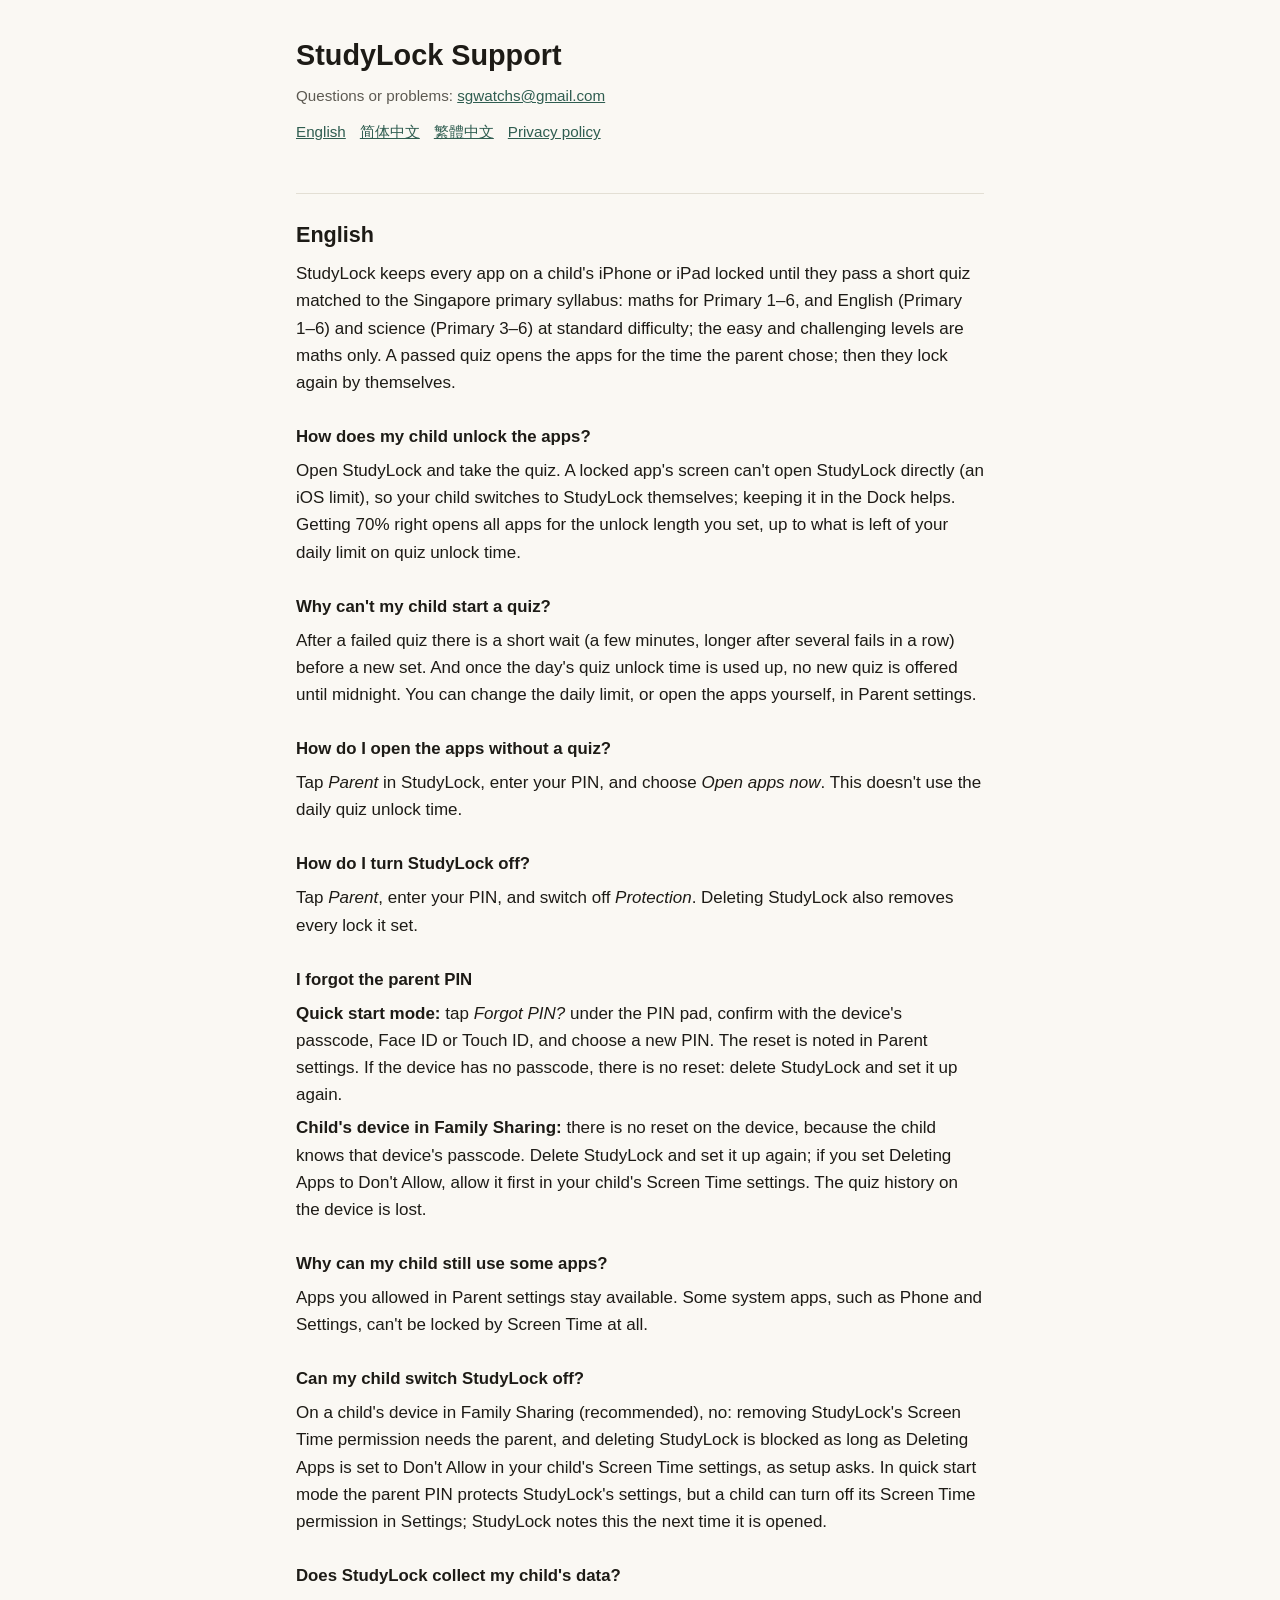
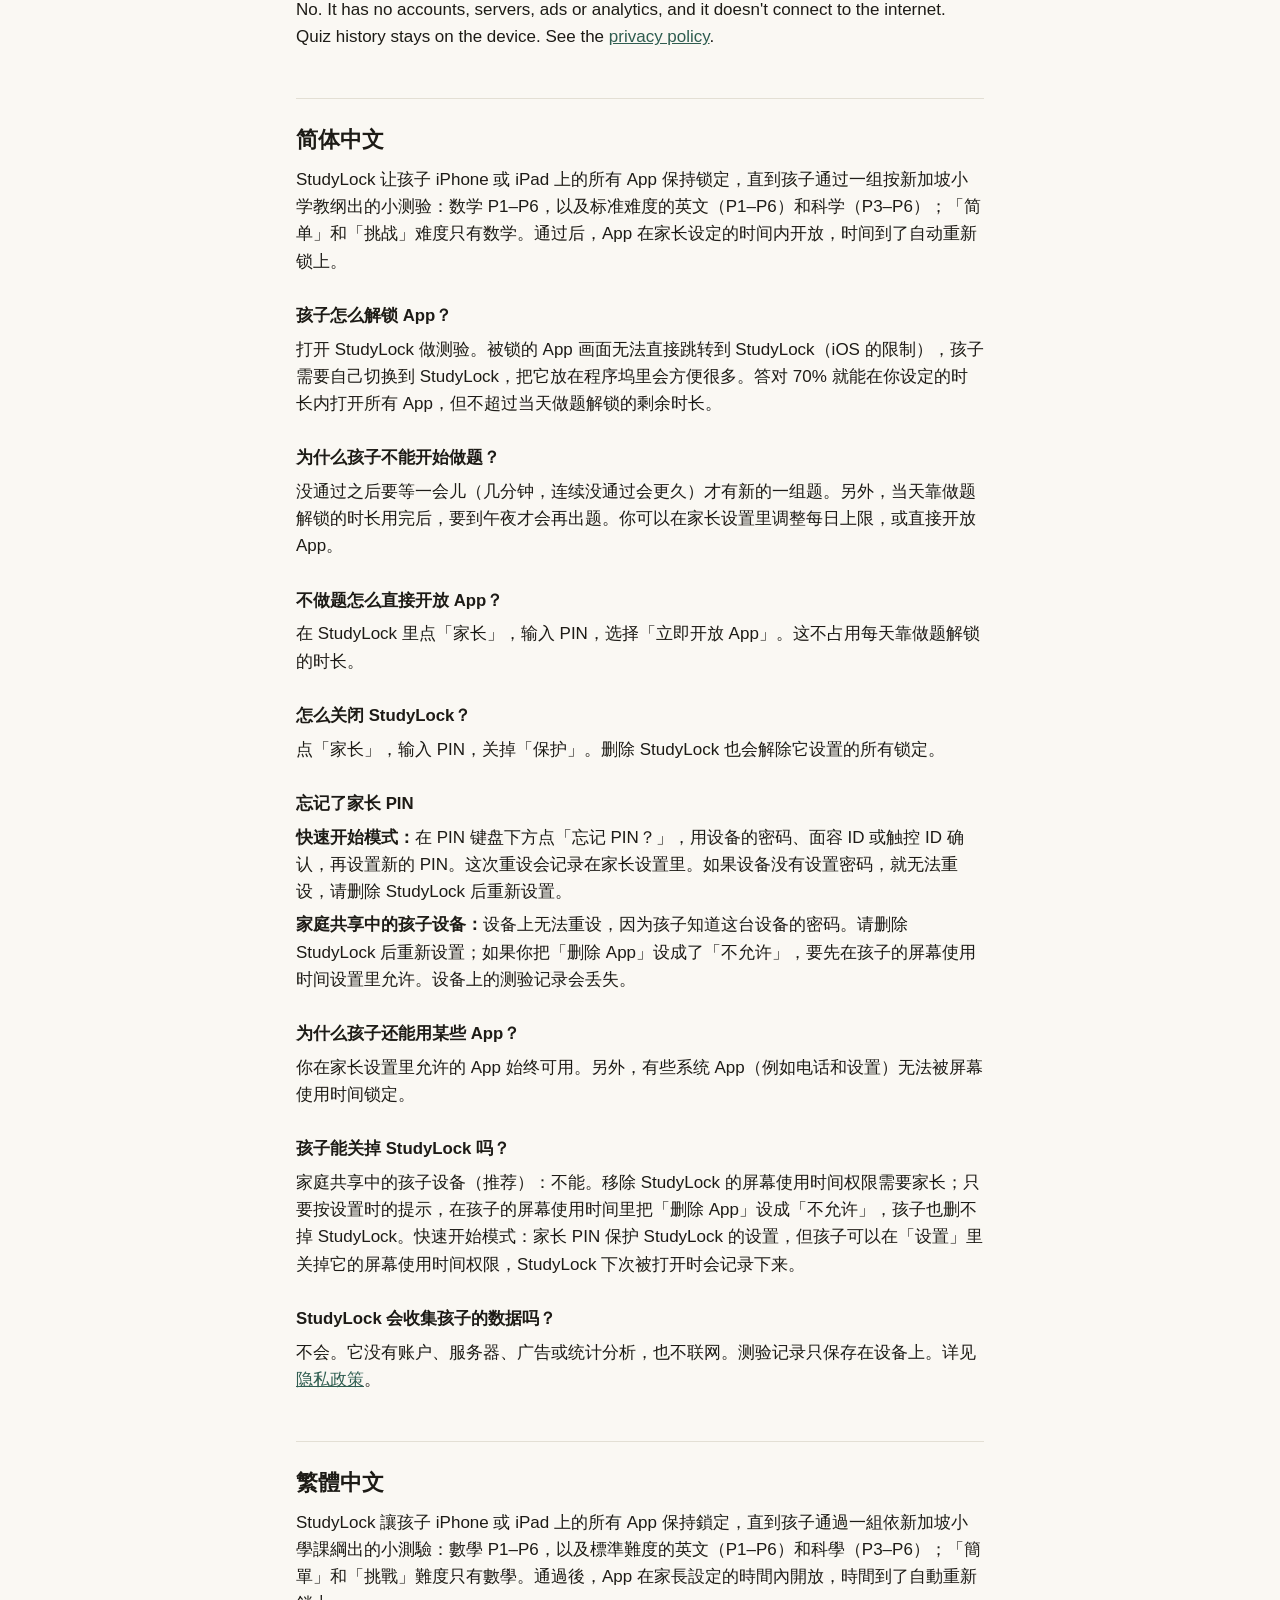
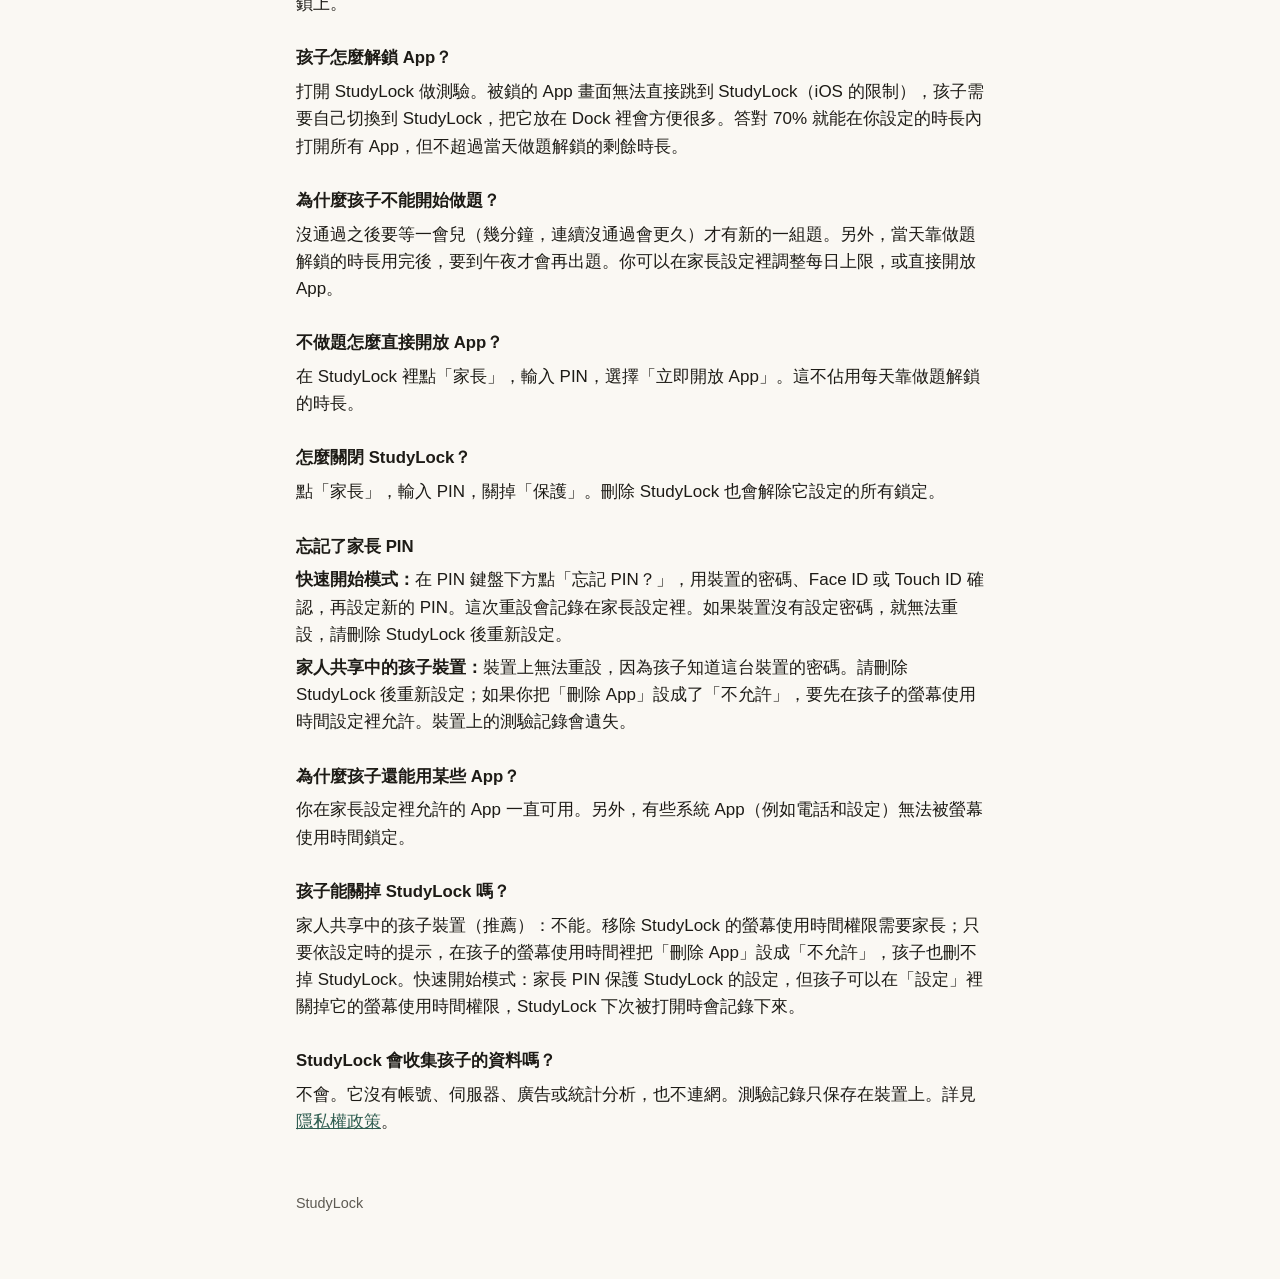
==== index.html @ 3a8a421e "StudyLock privacy policy and support pages" ====
<!doctype html>
<html lang="en">
<head>
<meta charset="utf-8">
<meta name="viewport" content="width=device-width, initial-scale=1">
<title>StudyLock Support</title>
<link rel="stylesheet" href="style.css">
</head>
<body>
<main>
<h1>StudyLock Support</h1>
<p class="meta">Questions or problems: <a href="mailto:sgwatchs@gmail.com">sgwatchs@gmail.com</a></p>
<nav><a href="#en">English</a><a href="#zh-hans" lang="zh-Hans">简体中文</a><a href="#zh-hant" lang="zh-Hant">繁體中文</a><a href="privacy.html">Privacy policy</a></nav>

<section id="en">
<h2>English</h2>
<p>StudyLock keeps every app on a child's iPhone or iPad locked until they pass a short quiz matched to the Singapore primary syllabus: maths for Primary 1–6, and English (Primary 1–6) and science (Primary 3–6) at standard difficulty; the easy and challenging levels are maths only. A passed quiz opens the apps for the time the parent chose; then they lock again by themselves.</p>

<h3>How does my child unlock the apps?</h3>
<p>Open StudyLock and take the quiz. A locked app's screen can't open StudyLock directly (an iOS limit), so your child switches to StudyLock themselves; keeping it in the Dock helps. Getting 70% right opens all apps for the unlock length you set, up to what is left of your daily limit on quiz unlock time.</p>

<h3>Why can't my child start a quiz?</h3>
<p>After a failed quiz there is a short wait (a few minutes, longer after several fails in a row) before a new set. And once the day's quiz unlock time is used up, no new quiz is offered until midnight. You can change the daily limit, or open the apps yourself, in Parent settings.</p>

<h3>How do I open the apps without a quiz?</h3>
<p>Tap <em>Parent</em> in StudyLock, enter your PIN, and choose <em>Open apps now</em>. This doesn't use the daily quiz unlock time.</p>

<h3>How do I turn StudyLock off?</h3>
<p>Tap <em>Parent</em>, enter your PIN, and switch off <em>Protection</em>. Deleting StudyLock also removes every lock it set.</p>

<h3>I forgot the parent PIN</h3>
<p><strong>Quick start mode:</strong> tap <em>Forgot PIN?</em> under the PIN pad, confirm with the device's passcode, Face ID or Touch ID, and choose a new PIN. The reset is noted in Parent settings. If the device has no passcode, there is no reset: delete StudyLock and set it up again.</p>
<p><strong>Child's device in Family Sharing:</strong> there is no reset on the device, because the child knows that device's passcode. Delete StudyLock and set it up again; if you set Deleting Apps to Don't Allow, allow it first in your child's Screen Time settings. The quiz history on the device is lost.</p>

<h3>Why can my child still use some apps?</h3>
<p>Apps you allowed in Parent settings stay available. Some system apps, such as Phone and Settings, can't be locked by Screen Time at all.</p>

<h3>Can my child switch StudyLock off?</h3>
<p>On a child's device in Family Sharing (recommended), no: removing StudyLock's Screen Time permission needs the parent, and deleting StudyLock is blocked as long as Deleting Apps is set to Don't Allow in your child's Screen Time settings, as setup asks. In quick start mode the parent PIN protects StudyLock's settings, but a child can turn off its Screen Time permission in Settings; StudyLock notes this the next time it is opened.</p>

<h3>Does StudyLock collect my child's data?</h3>
<p>No. It has no accounts, servers, ads or analytics, and it doesn't connect to the internet. Quiz history stays on the device. See the <a href="privacy.html">privacy policy</a>.</p>
</section>

<section id="zh-hans" lang="zh-Hans">
<h2>简体中文</h2>
<p>StudyLock 让孩子 iPhone 或 iPad 上的所有 App 保持锁定，直到孩子通过一组按新加坡小学教纲出的小测验：数学 P1–P6，以及标准难度的英文（P1–P6）和科学（P3–P6）；「简单」和「挑战」难度只有数学。通过后，App 在家长设定的时间内开放，时间到了自动重新锁上。</p>

<h3>孩子怎么解锁 App？</h3>
<p>打开 StudyLock 做测验。被锁的 App 画面无法直接跳转到 StudyLock（iOS 的限制），孩子需要自己切换到 StudyLock，把它放在程序坞里会方便很多。答对 70% 就能在你设定的时长内打开所有 App，但不超过当天做题解锁的剩余时长。</p>

<h3>为什么孩子不能开始做题？</h3>
<p>没通过之后要等一会儿（几分钟，连续没通过会更久）才有新的一组题。另外，当天靠做题解锁的时长用完后，要到午夜才会再出题。你可以在家长设置里调整每日上限，或直接开放 App。</p>

<h3>不做题怎么直接开放 App？</h3>
<p>在 StudyLock 里点「家长」，输入 PIN，选择「立即开放 App」。这不占用每天靠做题解锁的时长。</p>

<h3>怎么关闭 StudyLock？</h3>
<p>点「家长」，输入 PIN，关掉「保护」。删除 StudyLock 也会解除它设置的所有锁定。</p>

<h3>忘记了家长 PIN</h3>
<p><strong>快速开始模式：</strong>在 PIN 键盘下方点「忘记 PIN？」，用设备的密码、面容 ID 或触控 ID 确认，再设置新的 PIN。这次重设会记录在家长设置里。如果设备没有设置密码，就无法重设，请删除 StudyLock 后重新设置。</p>
<p><strong>家庭共享中的孩子设备：</strong>设备上无法重设，因为孩子知道这台设备的密码。请删除 StudyLock 后重新设置；如果你把「删除 App」设成了「不允许」，要先在孩子的屏幕使用时间设置里允许。设备上的测验记录会丢失。</p>

<h3>为什么孩子还能用某些 App？</h3>
<p>你在家长设置里允许的 App 始终可用。另外，有些系统 App（例如电话和设置）无法被屏幕使用时间锁定。</p>

<h3>孩子能关掉 StudyLock 吗？</h3>
<p>家庭共享中的孩子设备（推荐）：不能。移除 StudyLock 的屏幕使用时间权限需要家长；只要按设置时的提示，在孩子的屏幕使用时间里把「删除 App」设成「不允许」，孩子也删不掉 StudyLock。快速开始模式：家长 PIN 保护 StudyLock 的设置，但孩子可以在「设置」里关掉它的屏幕使用时间权限，StudyLock 下次被打开时会记录下来。</p>

<h3>StudyLock 会收集孩子的数据吗？</h3>
<p>不会。它没有账户、服务器、广告或统计分析，也不联网。测验记录只保存在设备上。详见<a href="privacy.html#zh-hans">隐私政策</a>。</p>
</section>

<section id="zh-hant" lang="zh-Hant">
<h2>繁體中文</h2>
<p>StudyLock 讓孩子 iPhone 或 iPad 上的所有 App 保持鎖定，直到孩子通過一組依新加坡小學課綱出的小測驗：數學 P1–P6，以及標準難度的英文（P1–P6）和科學（P3–P6）；「簡單」和「挑戰」難度只有數學。通過後，App 在家長設定的時間內開放，時間到了自動重新鎖上。</p>

<h3>孩子怎麼解鎖 App？</h3>
<p>打開 StudyLock 做測驗。被鎖的 App 畫面無法直接跳到 StudyLock（iOS 的限制），孩子需要自己切換到 StudyLock，把它放在 Dock 裡會方便很多。答對 70% 就能在你設定的時長內打開所有 App，但不超過當天做題解鎖的剩餘時長。</p>

<h3>為什麼孩子不能開始做題？</h3>
<p>沒通過之後要等一會兒（幾分鐘，連續沒通過會更久）才有新的一組題。另外，當天靠做題解鎖的時長用完後，要到午夜才會再出題。你可以在家長設定裡調整每日上限，或直接開放 App。</p>

<h3>不做題怎麼直接開放 App？</h3>
<p>在 StudyLock 裡點「家長」，輸入 PIN，選擇「立即開放 App」。這不佔用每天靠做題解鎖的時長。</p>

<h3>怎麼關閉 StudyLock？</h3>
<p>點「家長」，輸入 PIN，關掉「保護」。刪除 StudyLock 也會解除它設定的所有鎖定。</p>

<h3>忘記了家長 PIN</h3>
<p><strong>快速開始模式：</strong>在 PIN 鍵盤下方點「忘記 PIN？」，用裝置的密碼、Face ID 或 Touch ID 確認，再設定新的 PIN。這次重設會記錄在家長設定裡。如果裝置沒有設定密碼，就無法重設，請刪除 StudyLock 後重新設定。</p>
<p><strong>家人共享中的孩子裝置：</strong>裝置上無法重設，因為孩子知道這台裝置的密碼。請刪除 StudyLock 後重新設定；如果你把「刪除 App」設成了「不允許」，要先在孩子的螢幕使用時間設定裡允許。裝置上的測驗記錄會遺失。</p>

<h3>為什麼孩子還能用某些 App？</h3>
<p>你在家長設定裡允許的 App 一直可用。另外，有些系統 App（例如電話和設定）無法被螢幕使用時間鎖定。</p>

<h3>孩子能關掉 StudyLock 嗎？</h3>
<p>家人共享中的孩子裝置（推薦）：不能。移除 StudyLock 的螢幕使用時間權限需要家長；只要依設定時的提示，在孩子的螢幕使用時間裡把「刪除 App」設成「不允許」，孩子也刪不掉 StudyLock。快速開始模式：家長 PIN 保護 StudyLock 的設定，但孩子可以在「設定」裡關掉它的螢幕使用時間權限，StudyLock 下次被打開時會記錄下來。</p>

<h3>StudyLock 會收集孩子的資料嗎？</h3>
<p>不會。它沒有帳號、伺服器、廣告或統計分析，也不連網。測驗記錄只保存在裝置上。詳見<a href="privacy.html#zh-hant">隱私權政策</a>。</p>
</section>

<footer>StudyLock</footer>
</main>
</body>
</html>
---- style.css ----
:root { --ink: #1d1b16; --muted: #5d5a52; --paper: #faf8f3; --line: #e3dfd4; --accent: #2f5d50; }
@media (prefers-color-scheme: dark) {
  :root { --ink: #ece9e1; --muted: #a9a59b; --paper: #171612; --line: #34322c; --accent: #8cc4b2; }
}
* { box-sizing: border-box; }
body { margin: 0; background: var(--paper); color: var(--ink);
  font: 17px/1.6 -apple-system, BlinkMacSystemFont, "Segoe UI", "PingFang SC", "PingFang TC", sans-serif; }
main { max-width: 720px; margin: 0 auto; padding: 32px 16px 64px; }
h1 { font-size: 1.8rem; margin: 0 0 4px; }
h2 { font-size: 1.35rem; margin: 48px 0 8px; padding-top: 24px; border-top: 1px solid var(--line); }
h3 { font-size: 1.05rem; margin: 28px 0 4px; }
p, li { margin: 6px 0; }
.meta { color: var(--muted); font-size: 0.95rem; }
nav { margin: 12px 0 0; font-size: 0.95rem; }
nav a { margin-right: 14px; }
a { color: var(--accent); }
footer { margin-top: 56px; color: var(--muted); font-size: 0.9rem; }
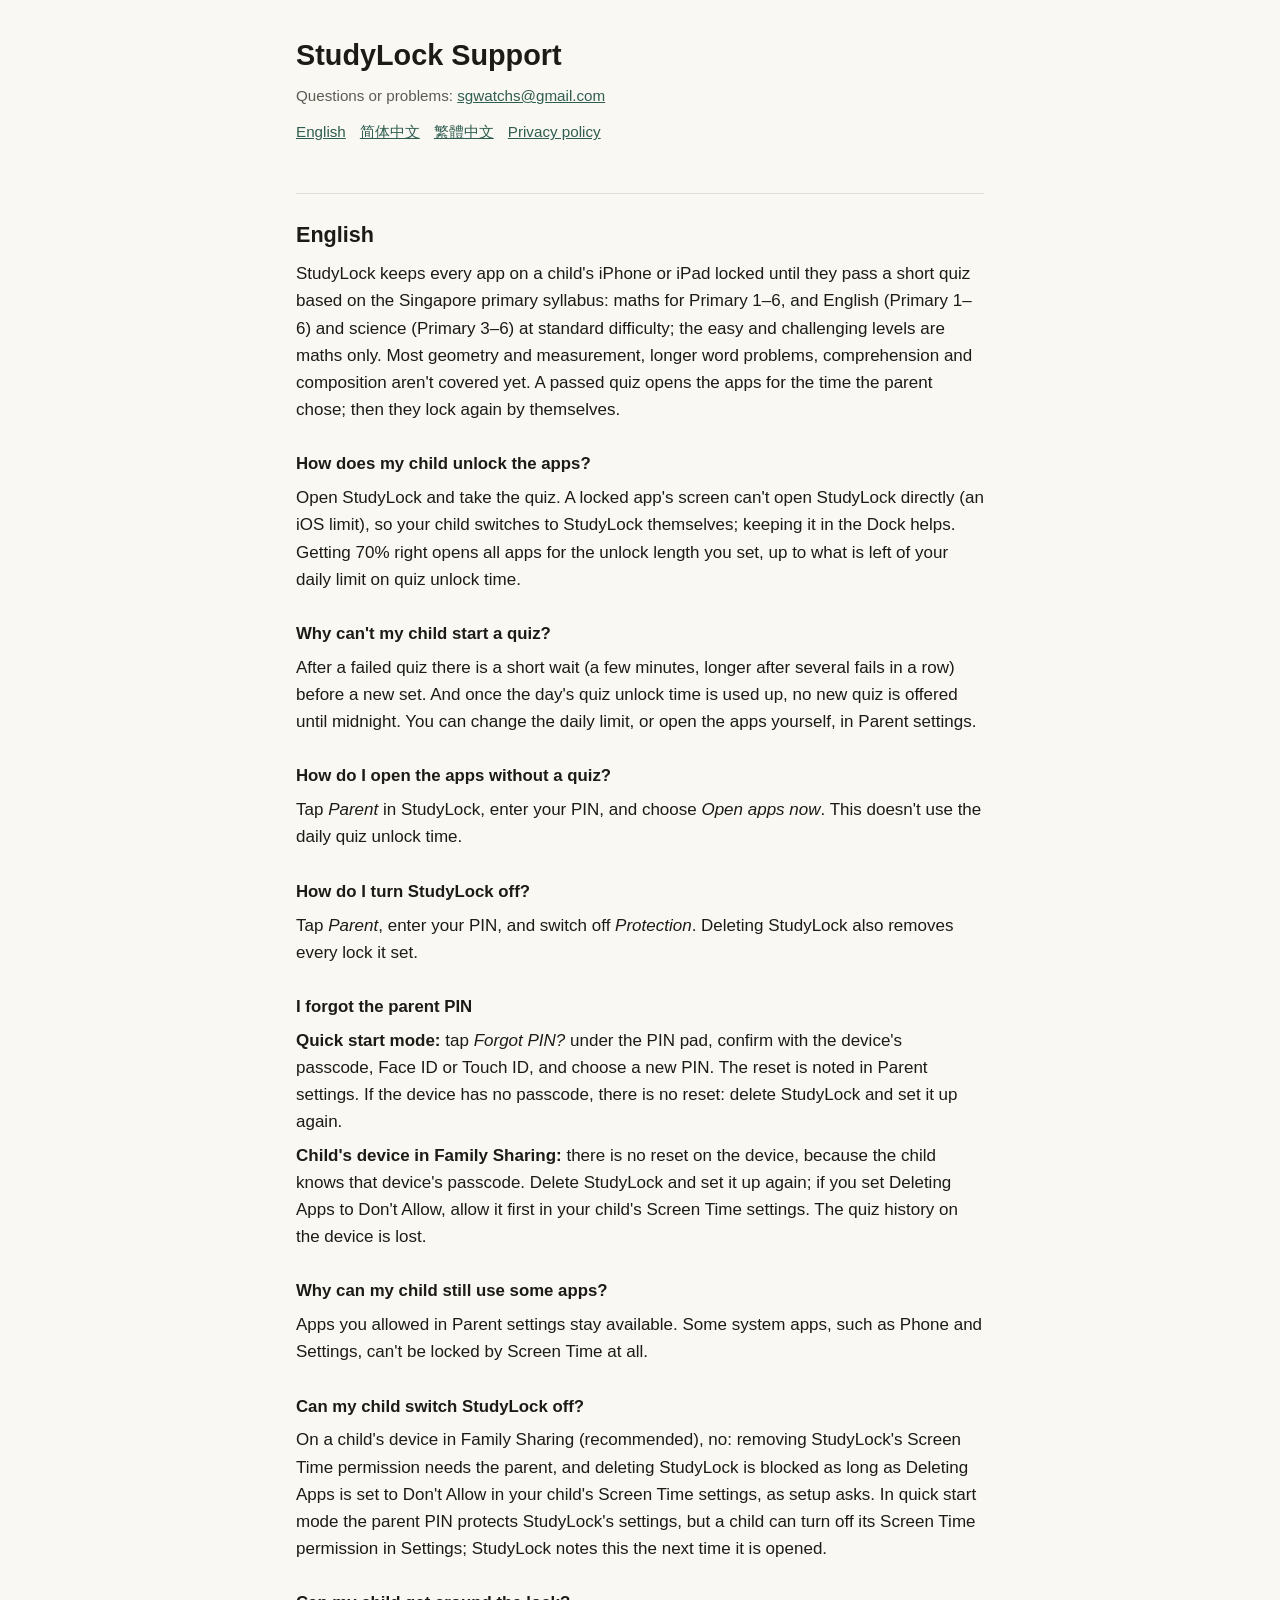
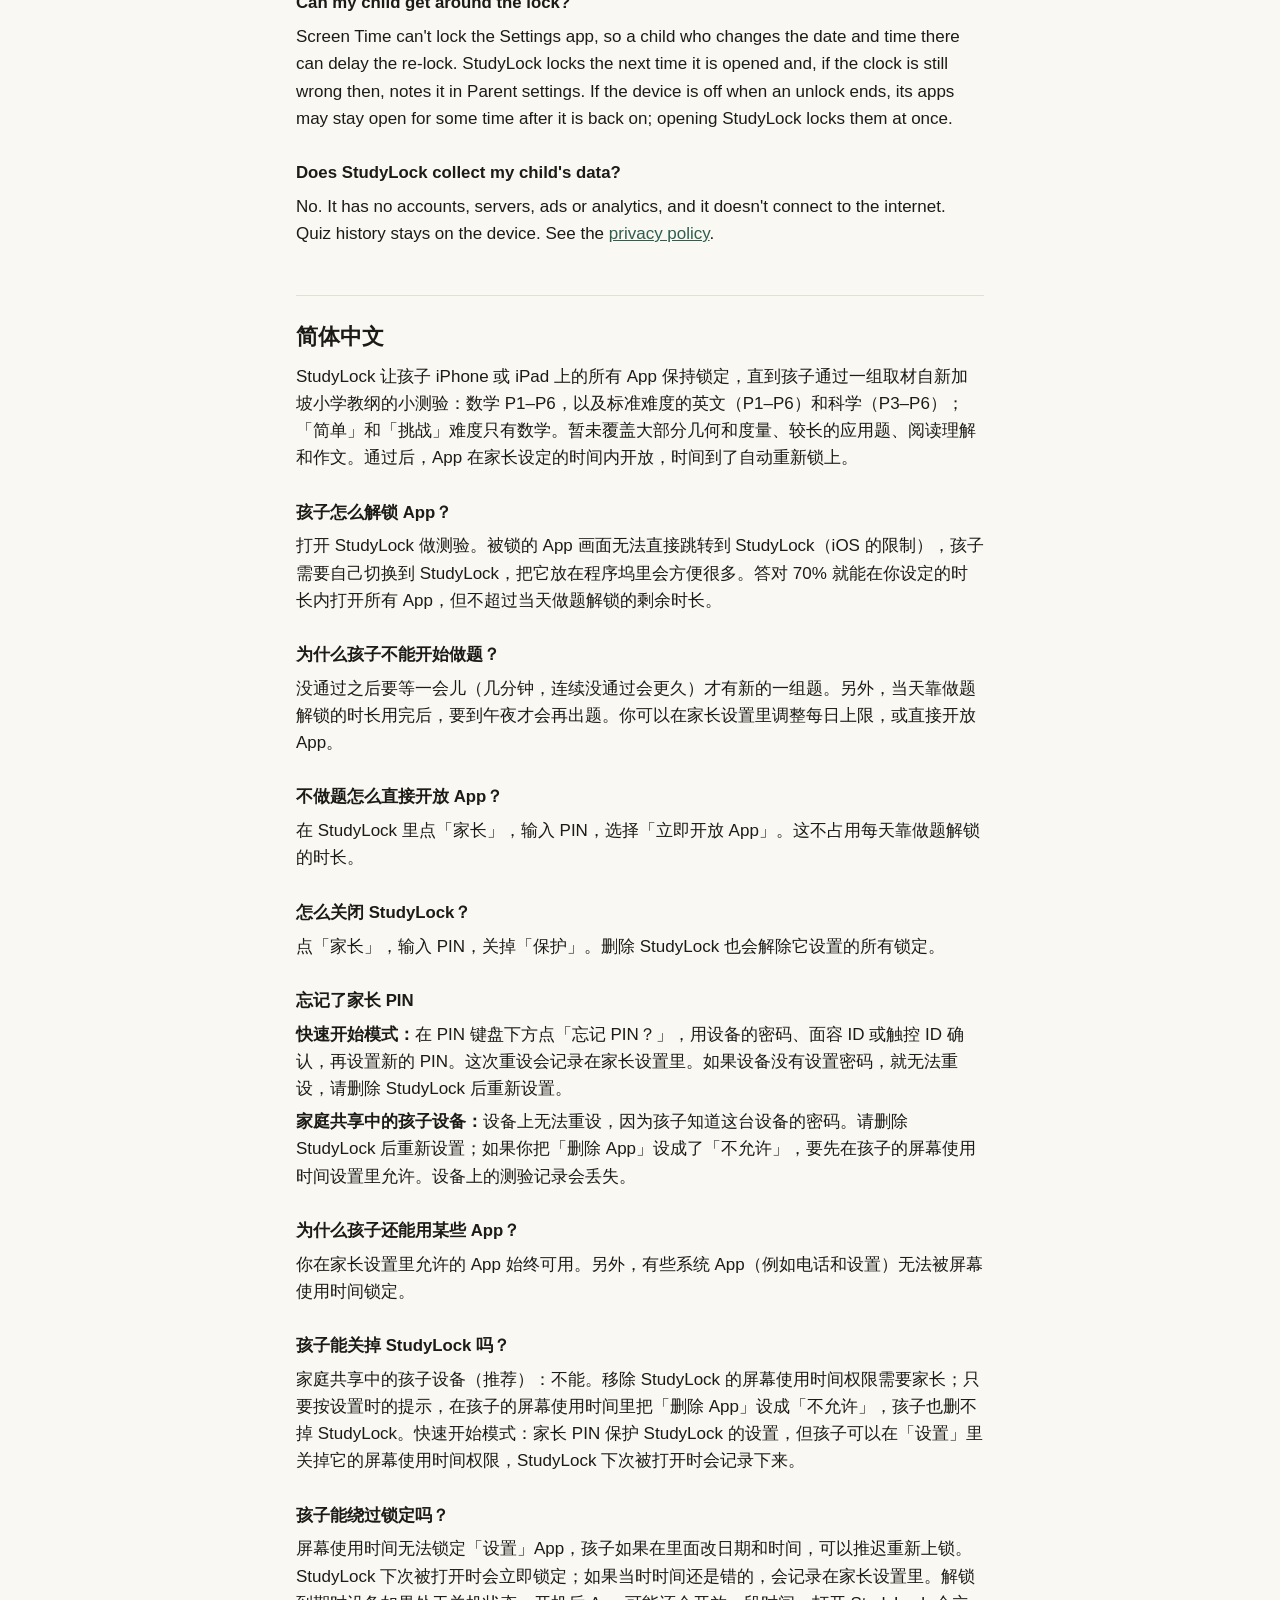
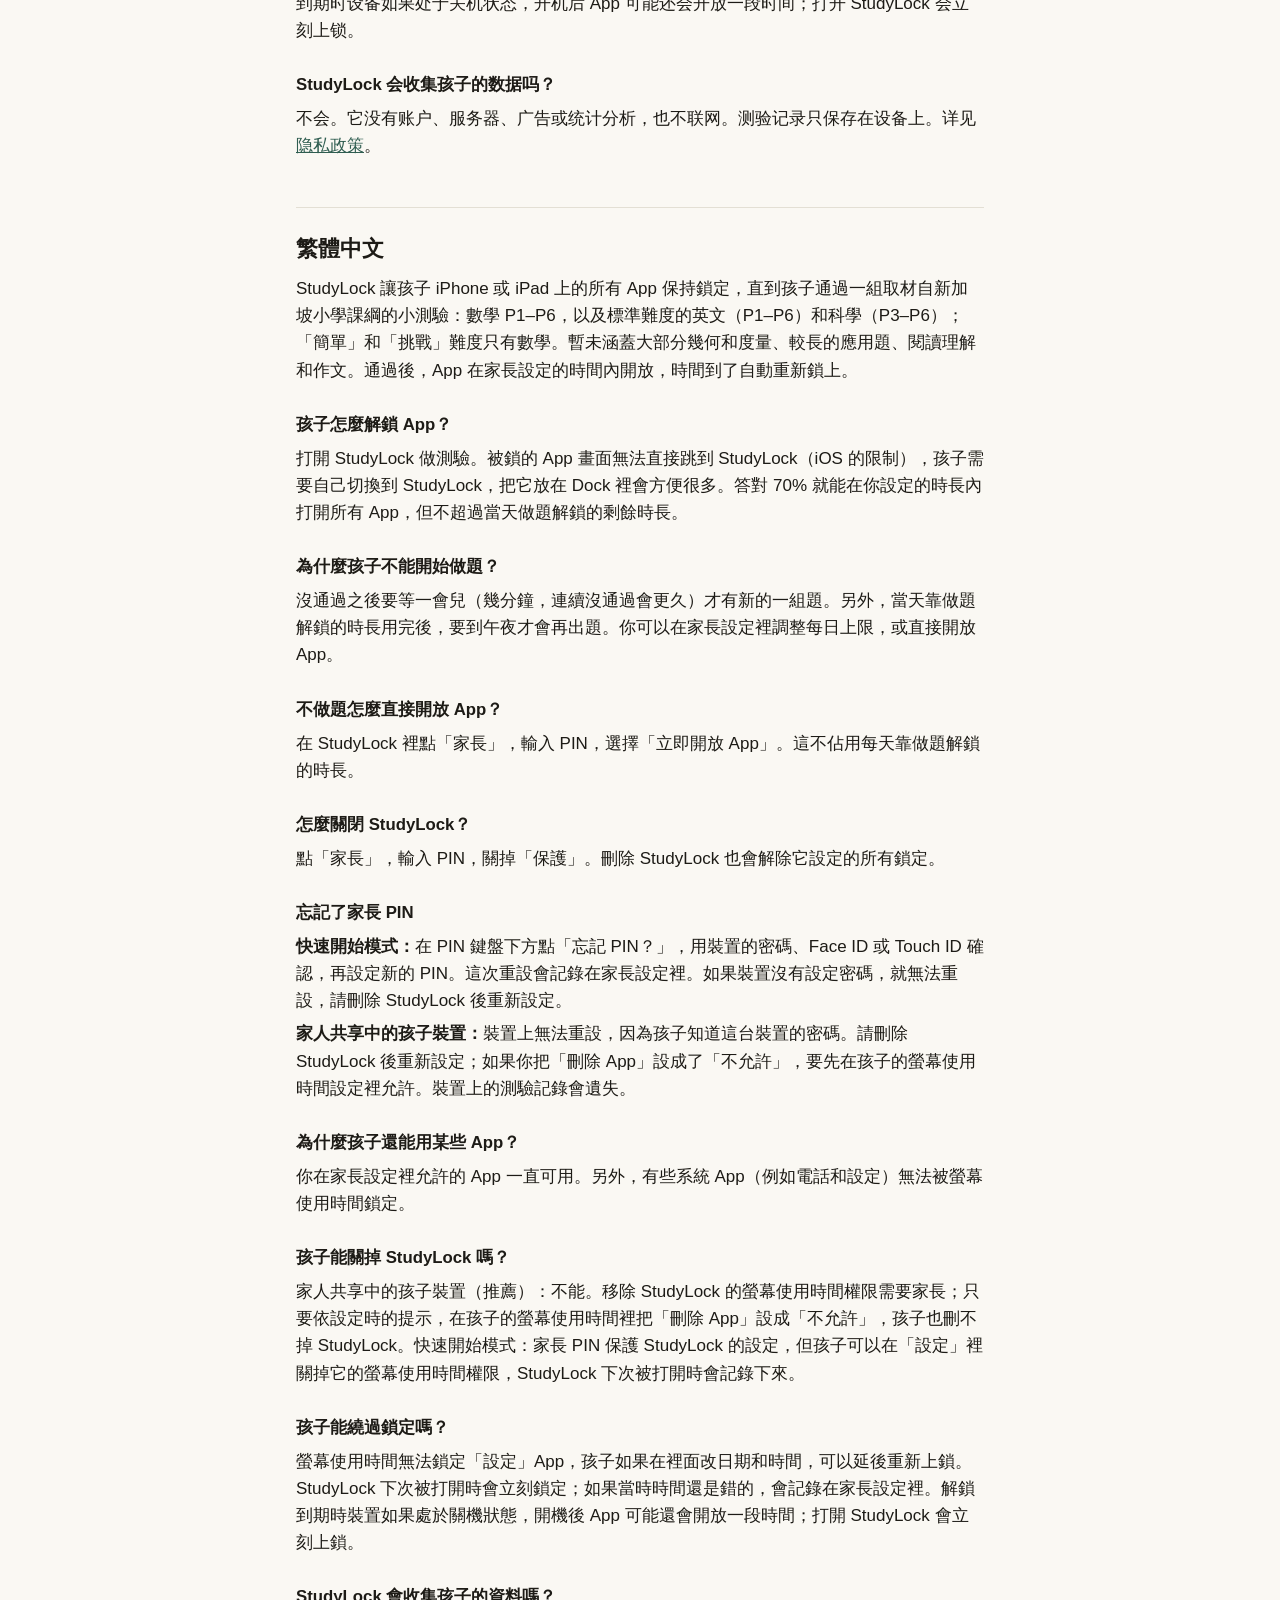
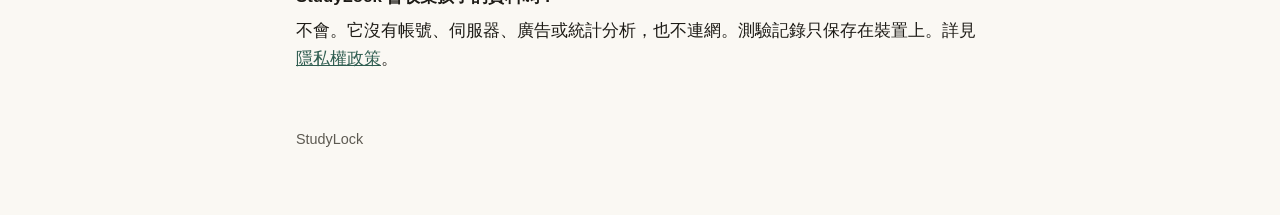
==== commit d3ae655c: "Update support page" ====
--- a/index.html
+++ b/index.html
@@ -14,7 +14,7 @@
 
 <section id="en">
 <h2>English</h2>
-<p>StudyLock keeps every app on a child's iPhone or iPad locked until they pass a short quiz matched to the Singapore primary syllabus: maths for Primary 1–6, and English (Primary 1–6) and science (Primary 3–6) at standard difficulty; the easy and challenging levels are maths only. A passed quiz opens the apps for the time the parent chose; then they lock again by themselves.</p>
+<p>StudyLock keeps every app on a child's iPhone or iPad locked until they pass a short quiz based on the Singapore primary syllabus: maths for Primary 1–6, and English (Primary 1–6) and science (Primary 3–6) at standard difficulty; the easy and challenging levels are maths only. Most geometry and measurement, longer word problems, comprehension and composition aren't covered yet. A passed quiz opens the apps for the time the parent chose; then they lock again by themselves.</p>
 
 <h3>How does my child unlock the apps?</h3>
 <p>Open StudyLock and take the quiz. A locked app's screen can't open StudyLock directly (an iOS limit), so your child switches to StudyLock themselves; keeping it in the Dock helps. Getting 70% right opens all apps for the unlock length you set, up to what is left of your daily limit on quiz unlock time.</p>
@@ -38,13 +38,16 @@
 <h3>Can my child switch StudyLock off?</h3>
 <p>On a child's device in Family Sharing (recommended), no: removing StudyLock's Screen Time permission needs the parent, and deleting StudyLock is blocked as long as Deleting Apps is set to Don't Allow in your child's Screen Time settings, as setup asks. In quick start mode the parent PIN protects StudyLock's settings, but a child can turn off its Screen Time permission in Settings; StudyLock notes this the next time it is opened.</p>
 
+<h3>Can my child get around the lock?</h3>
+<p>Screen Time can't lock the Settings app, so a child who changes the date and time there can delay the re-lock. StudyLock locks the next time it is opened and, if the clock is still wrong then, notes it in Parent settings. If the device is off when an unlock ends, its apps may stay open for some time after it is back on; opening StudyLock locks them at once.</p>
+
 <h3>Does StudyLock collect my child's data?</h3>
 <p>No. It has no accounts, servers, ads or analytics, and it doesn't connect to the internet. Quiz history stays on the device. See the <a href="privacy.html">privacy policy</a>.</p>
 </section>
 
 <section id="zh-hans" lang="zh-Hans">
 <h2>简体中文</h2>
-<p>StudyLock 让孩子 iPhone 或 iPad 上的所有 App 保持锁定，直到孩子通过一组按新加坡小学教纲出的小测验：数学 P1–P6，以及标准难度的英文（P1–P6）和科学（P3–P6）；「简单」和「挑战」难度只有数学。通过后，App 在家长设定的时间内开放，时间到了自动重新锁上。</p>
+<p>StudyLock 让孩子 iPhone 或 iPad 上的所有 App 保持锁定，直到孩子通过一组取材自新加坡小学教纲的小测验：数学 P1–P6，以及标准难度的英文（P1–P6）和科学（P3–P6）；「简单」和「挑战」难度只有数学。暂未覆盖大部分几何和度量、较长的应用题、阅读理解和作文。通过后，App 在家长设定的时间内开放，时间到了自动重新锁上。</p>
 
 <h3>孩子怎么解锁 App？</h3>
 <p>打开 StudyLock 做测验。被锁的 App 画面无法直接跳转到 StudyLock（iOS 的限制），孩子需要自己切换到 StudyLock，把它放在程序坞里会方便很多。答对 70% 就能在你设定的时长内打开所有 App，但不超过当天做题解锁的剩余时长。</p>
@@ -68,13 +71,16 @@
 <h3>孩子能关掉 StudyLock 吗？</h3>
 <p>家庭共享中的孩子设备（推荐）：不能。移除 StudyLock 的屏幕使用时间权限需要家长；只要按设置时的提示，在孩子的屏幕使用时间里把「删除 App」设成「不允许」，孩子也删不掉 StudyLock。快速开始模式：家长 PIN 保护 StudyLock 的设置，但孩子可以在「设置」里关掉它的屏幕使用时间权限，StudyLock 下次被打开时会记录下来。</p>
 
+<h3>孩子能绕过锁定吗？</h3>
+<p>屏幕使用时间无法锁定「设置」App，孩子如果在里面改日期和时间，可以推迟重新上锁。StudyLock 下次被打开时会立即锁定；如果当时时间还是错的，会记录在家长设置里。解锁到期时设备如果处于关机状态，开机后 App 可能还会开放一段时间；打开 StudyLock 会立刻上锁。</p>
+
 <h3>StudyLock 会收集孩子的数据吗？</h3>
 <p>不会。它没有账户、服务器、广告或统计分析，也不联网。测验记录只保存在设备上。详见<a href="privacy.html#zh-hans">隐私政策</a>。</p>
 </section>
 
 <section id="zh-hant" lang="zh-Hant">
 <h2>繁體中文</h2>
-<p>StudyLock 讓孩子 iPhone 或 iPad 上的所有 App 保持鎖定，直到孩子通過一組依新加坡小學課綱出的小測驗：數學 P1–P6，以及標準難度的英文（P1–P6）和科學（P3–P6）；「簡單」和「挑戰」難度只有數學。通過後，App 在家長設定的時間內開放，時間到了自動重新鎖上。</p>
+<p>StudyLock 讓孩子 iPhone 或 iPad 上的所有 App 保持鎖定，直到孩子通過一組取材自新加坡小學課綱的小測驗：數學 P1–P6，以及標準難度的英文（P1–P6）和科學（P3–P6）；「簡單」和「挑戰」難度只有數學。暫未涵蓋大部分幾何和度量、較長的應用題、閱讀理解和作文。通過後，App 在家長設定的時間內開放，時間到了自動重新鎖上。</p>
 
 <h3>孩子怎麼解鎖 App？</h3>
 <p>打開 StudyLock 做測驗。被鎖的 App 畫面無法直接跳到 StudyLock（iOS 的限制），孩子需要自己切換到 StudyLock，把它放在 Dock 裡會方便很多。答對 70% 就能在你設定的時長內打開所有 App，但不超過當天做題解鎖的剩餘時長。</p>
@@ -98,6 +104,9 @@
 <h3>孩子能關掉 StudyLock 嗎？</h3>
 <p>家人共享中的孩子裝置（推薦）：不能。移除 StudyLock 的螢幕使用時間權限需要家長；只要依設定時的提示，在孩子的螢幕使用時間裡把「刪除 App」設成「不允許」，孩子也刪不掉 StudyLock。快速開始模式：家長 PIN 保護 StudyLock 的設定，但孩子可以在「設定」裡關掉它的螢幕使用時間權限，StudyLock 下次被打開時會記錄下來。</p>
 
+<h3>孩子能繞過鎖定嗎？</h3>
+<p>螢幕使用時間無法鎖定「設定」App，孩子如果在裡面改日期和時間，可以延後重新上鎖。StudyLock 下次被打開時會立刻鎖定；如果當時時間還是錯的，會記錄在家長設定裡。解鎖到期時裝置如果處於關機狀態，開機後 App 可能還會開放一段時間；打開 StudyLock 會立刻上鎖。</p>
+
 <h3>StudyLock 會收集孩子的資料嗎？</h3>
 <p>不會。它沒有帳號、伺服器、廣告或統計分析，也不連網。測驗記錄只保存在裝置上。詳見<a href="privacy.html#zh-hant">隱私權政策</a>。</p>
 </section>
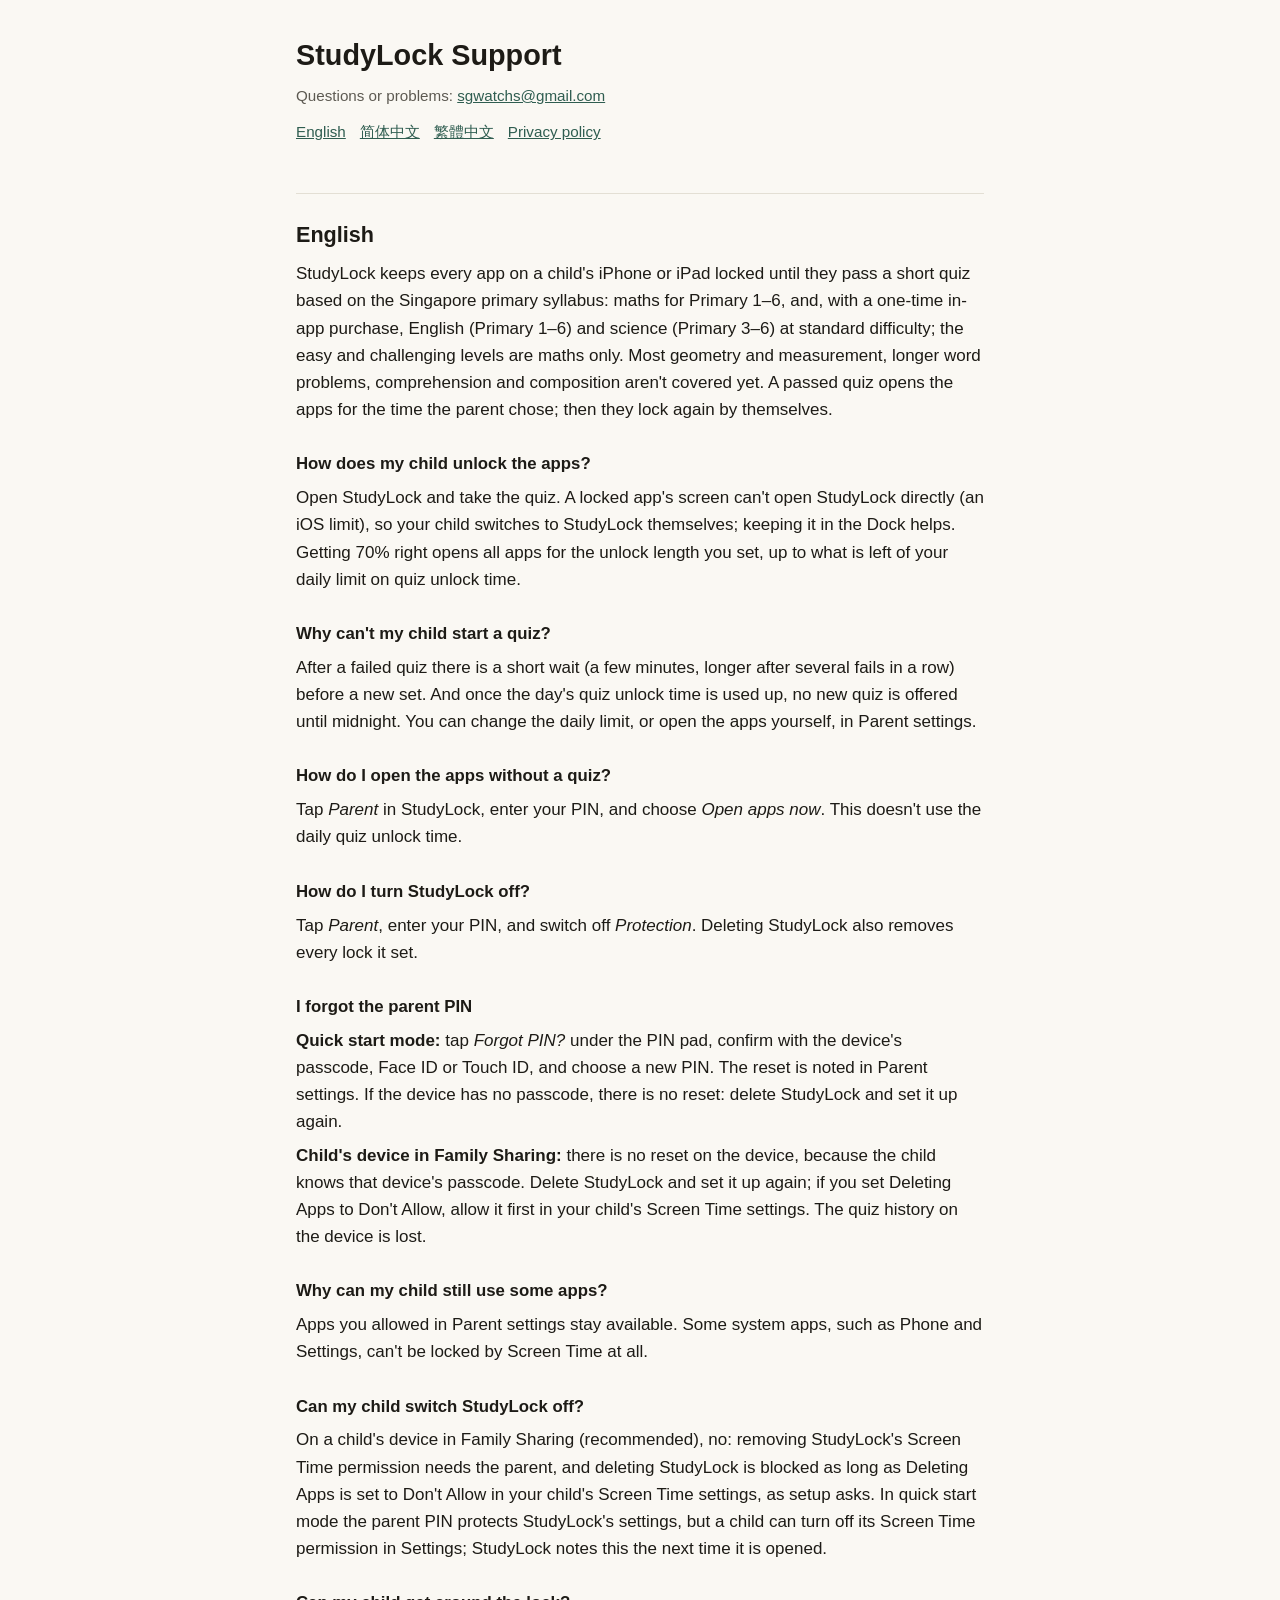
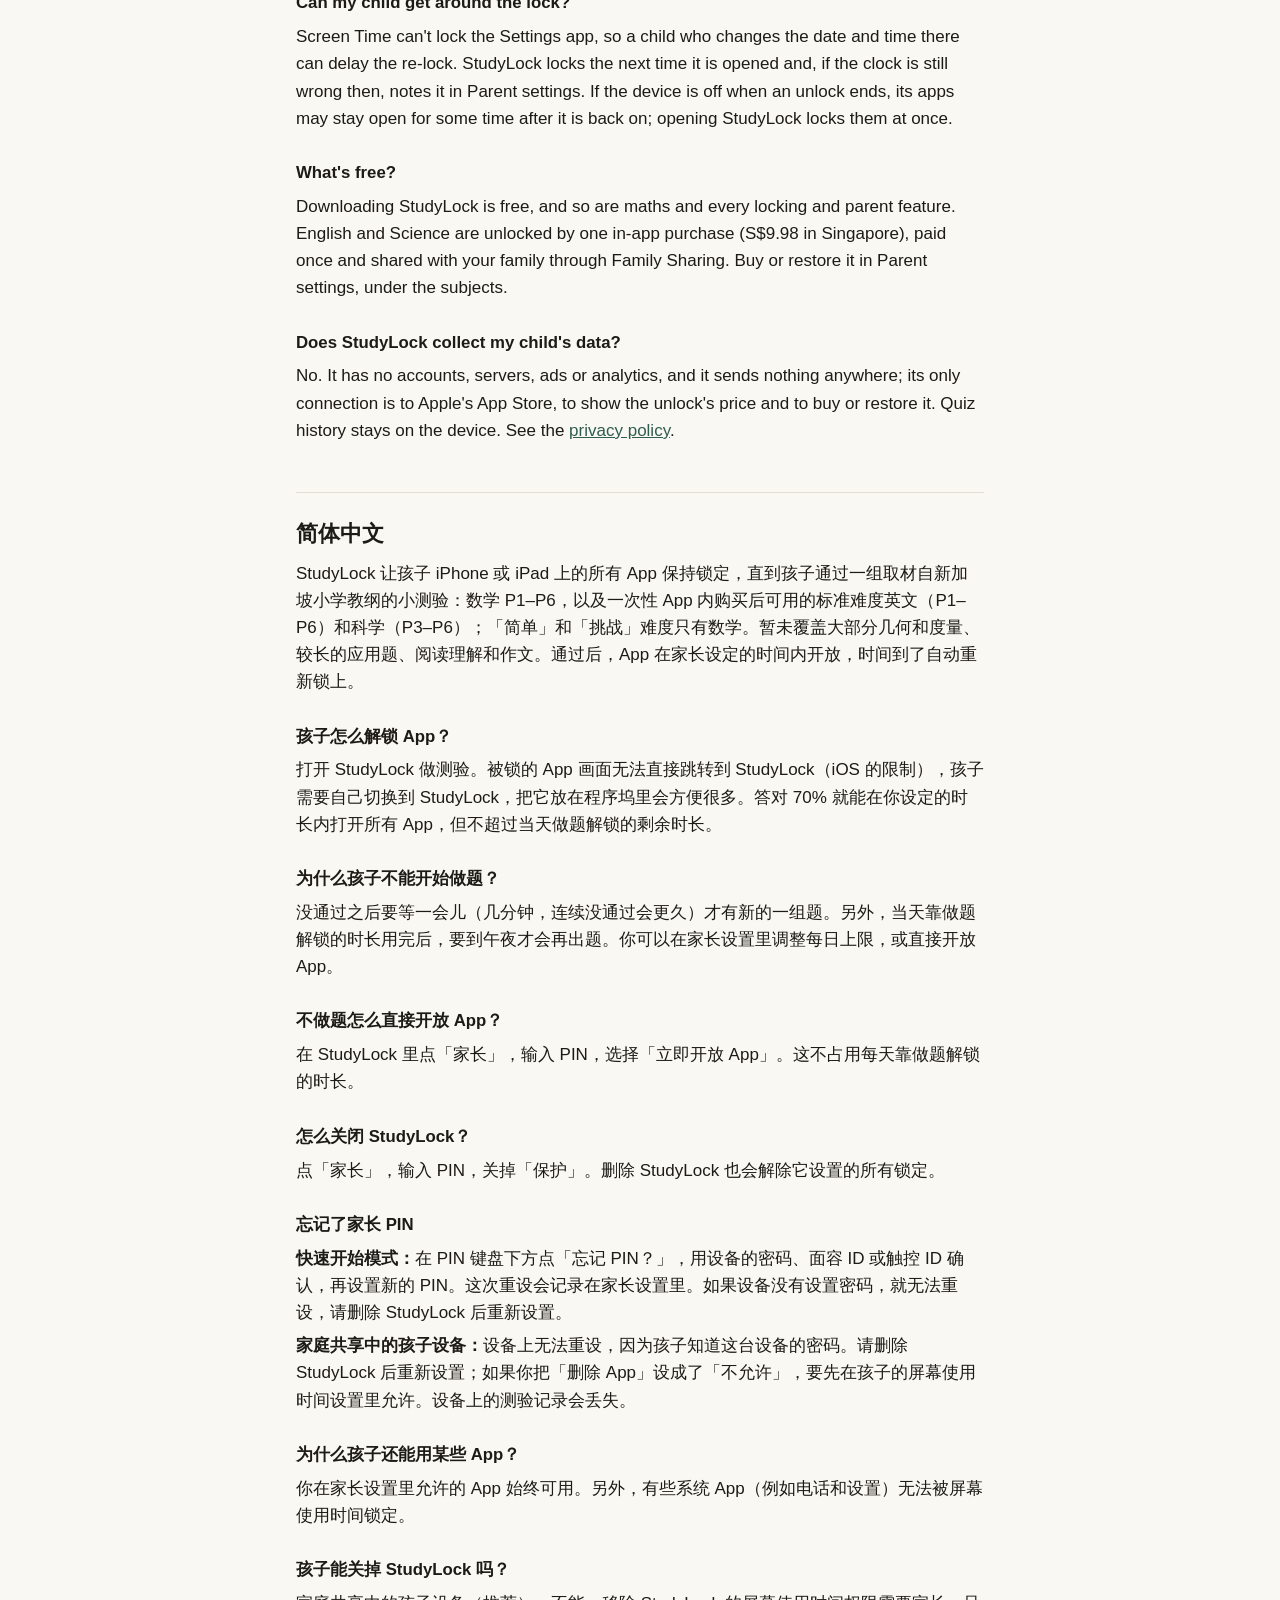
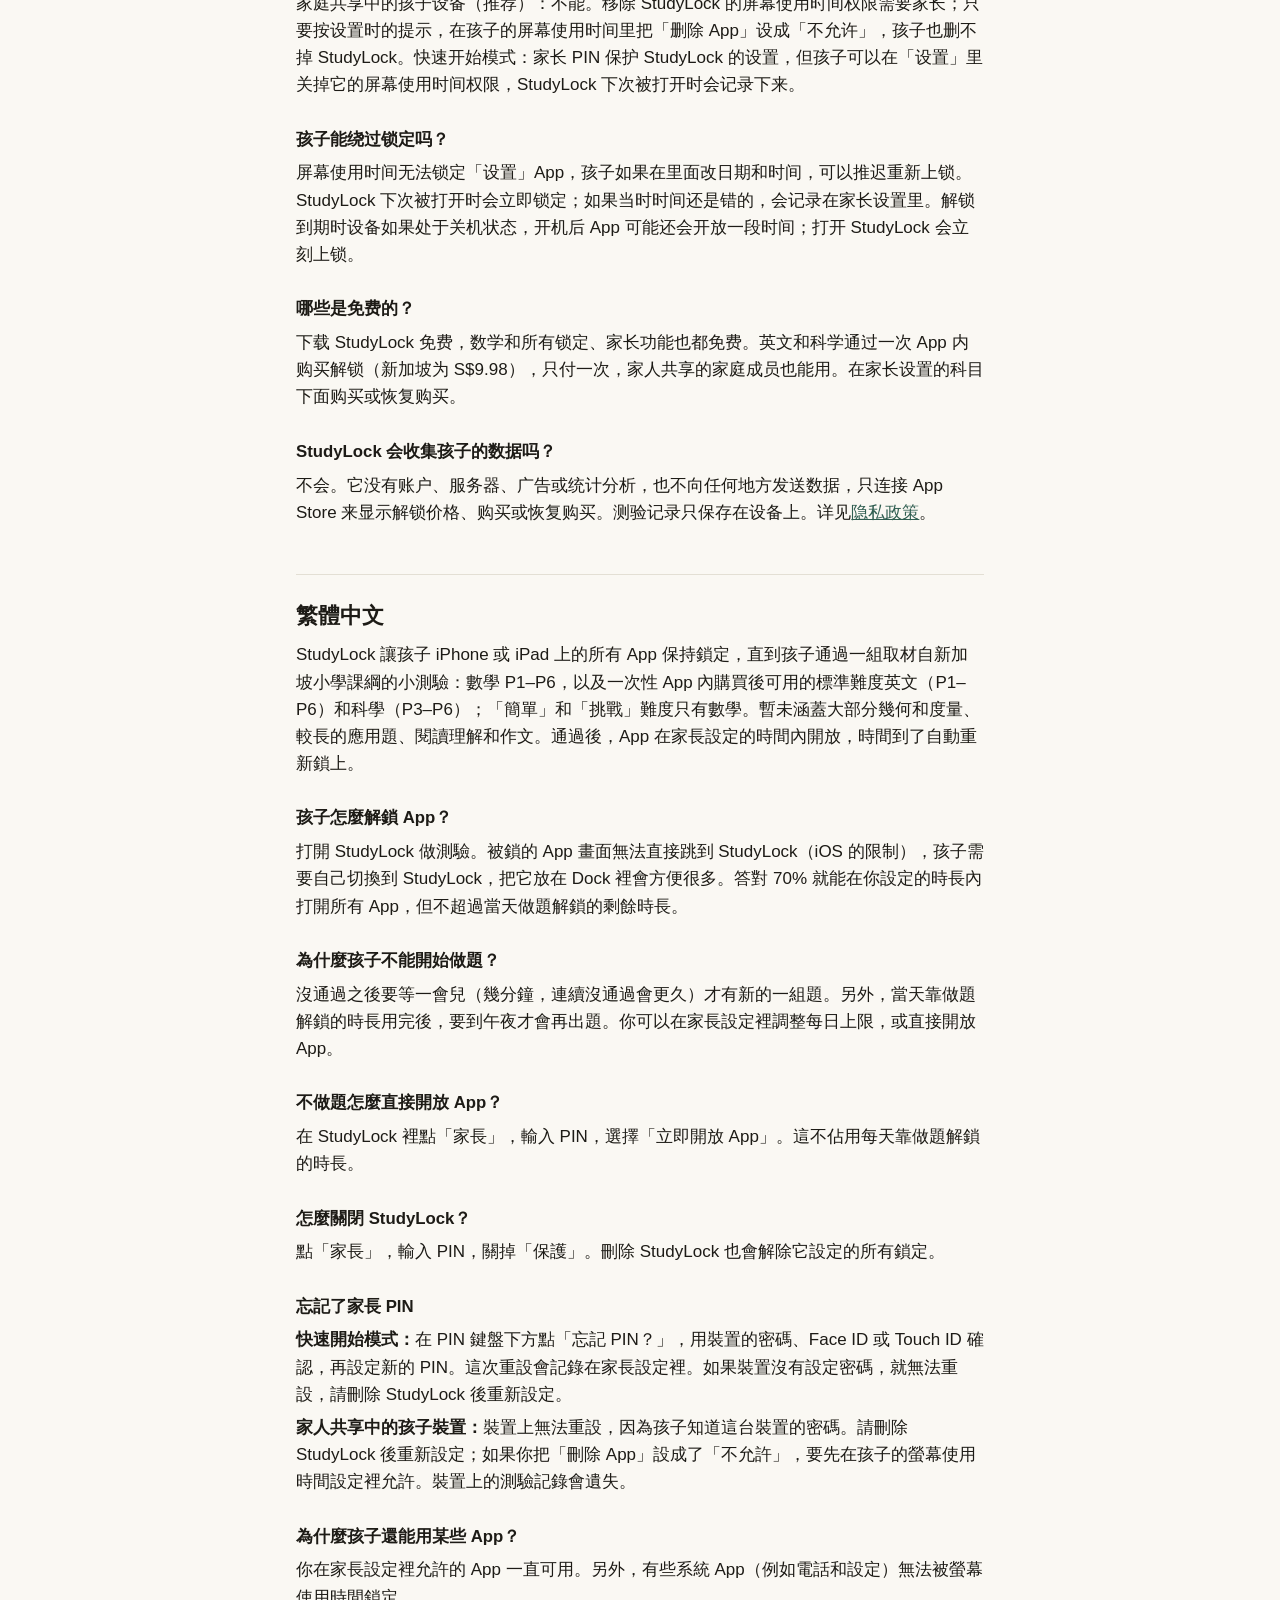
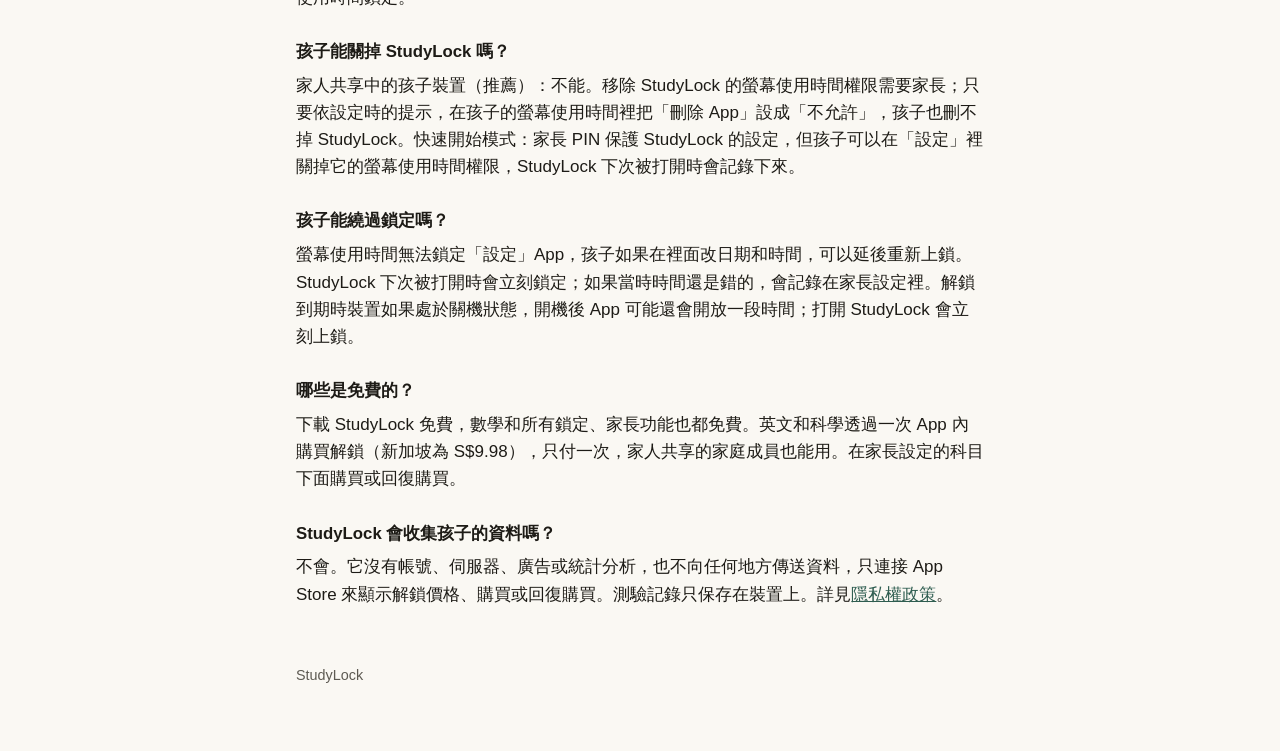
==== commit 4835e118: "Update privacy policy and support page" ====
--- a/index.html
+++ b/index.html
@@ -14,7 +14,7 @@
 
 <section id="en">
 <h2>English</h2>
-<p>StudyLock keeps every app on a child's iPhone or iPad locked until they pass a short quiz based on the Singapore primary syllabus: maths for Primary 1–6, and English (Primary 1–6) and science (Primary 3–6) at standard difficulty; the easy and challenging levels are maths only. Most geometry and measurement, longer word problems, comprehension and composition aren't covered yet. A passed quiz opens the apps for the time the parent chose; then they lock again by themselves.</p>
+<p>StudyLock keeps every app on a child's iPhone or iPad locked until they pass a short quiz based on the Singapore primary syllabus: maths for Primary 1–6, and, with a one-time in-app purchase, English (Primary 1–6) and science (Primary 3–6) at standard difficulty; the easy and challenging levels are maths only. Most geometry and measurement, longer word problems, comprehension and composition aren't covered yet. A passed quiz opens the apps for the time the parent chose; then they lock again by themselves.</p>
 
 <h3>How does my child unlock the apps?</h3>
 <p>Open StudyLock and take the quiz. A locked app's screen can't open StudyLock directly (an iOS limit), so your child switches to StudyLock themselves; keeping it in the Dock helps. Getting 70% right opens all apps for the unlock length you set, up to what is left of your daily limit on quiz unlock time.</p>
@@ -41,13 +41,16 @@
 <h3>Can my child get around the lock?</h3>
 <p>Screen Time can't lock the Settings app, so a child who changes the date and time there can delay the re-lock. StudyLock locks the next time it is opened and, if the clock is still wrong then, notes it in Parent settings. If the device is off when an unlock ends, its apps may stay open for some time after it is back on; opening StudyLock locks them at once.</p>
 
+<h3>What's free?</h3>
+<p>Downloading StudyLock is free, and so are maths and every locking and parent feature. English and Science are unlocked by one in-app purchase (S$9.98 in Singapore), paid once and shared with your family through Family Sharing. Buy or restore it in Parent settings, under the subjects.</p>
+
 <h3>Does StudyLock collect my child's data?</h3>
-<p>No. It has no accounts, servers, ads or analytics, and it doesn't connect to the internet. Quiz history stays on the device. See the <a href="privacy.html">privacy policy</a>.</p>
+<p>No. It has no accounts, servers, ads or analytics, and it sends nothing anywhere; its only connection is to Apple's App Store, to show the unlock's price and to buy or restore it. Quiz history stays on the device. See the <a href="privacy.html">privacy policy</a>.</p>
 </section>
 
 <section id="zh-hans" lang="zh-Hans">
 <h2>简体中文</h2>
-<p>StudyLock 让孩子 iPhone 或 iPad 上的所有 App 保持锁定，直到孩子通过一组取材自新加坡小学教纲的小测验：数学 P1–P6，以及标准难度的英文（P1–P6）和科学（P3–P6）；「简单」和「挑战」难度只有数学。暂未覆盖大部分几何和度量、较长的应用题、阅读理解和作文。通过后，App 在家长设定的时间内开放，时间到了自动重新锁上。</p>
+<p>StudyLock 让孩子 iPhone 或 iPad 上的所有 App 保持锁定，直到孩子通过一组取材自新加坡小学教纲的小测验：数学 P1–P6，以及一次性 App 内购买后可用的标准难度英文（P1–P6）和科学（P3–P6）；「简单」和「挑战」难度只有数学。暂未覆盖大部分几何和度量、较长的应用题、阅读理解和作文。通过后，App 在家长设定的时间内开放，时间到了自动重新锁上。</p>
 
 <h3>孩子怎么解锁 App？</h3>
 <p>打开 StudyLock 做测验。被锁的 App 画面无法直接跳转到 StudyLock（iOS 的限制），孩子需要自己切换到 StudyLock，把它放在程序坞里会方便很多。答对 70% 就能在你设定的时长内打开所有 App，但不超过当天做题解锁的剩余时长。</p>
@@ -74,13 +77,16 @@
 <h3>孩子能绕过锁定吗？</h3>
 <p>屏幕使用时间无法锁定「设置」App，孩子如果在里面改日期和时间，可以推迟重新上锁。StudyLock 下次被打开时会立即锁定；如果当时时间还是错的，会记录在家长设置里。解锁到期时设备如果处于关机状态，开机后 App 可能还会开放一段时间；打开 StudyLock 会立刻上锁。</p>
 
+<h3>哪些是免费的？</h3>
+<p>下载 StudyLock 免费，数学和所有锁定、家长功能也都免费。英文和科学通过一次 App 内购买解锁（新加坡为 S$9.98），只付一次，家人共享的家庭成员也能用。在家长设置的科目下面购买或恢复购买。</p>
+
 <h3>StudyLock 会收集孩子的数据吗？</h3>
-<p>不会。它没有账户、服务器、广告或统计分析，也不联网。测验记录只保存在设备上。详见<a href="privacy.html#zh-hans">隐私政策</a>。</p>
+<p>不会。它没有账户、服务器、广告或统计分析，也不向任何地方发送数据，只连接 App Store 来显示解锁价格、购买或恢复购买。测验记录只保存在设备上。详见<a href="privacy.html#zh-hans">隐私政策</a>。</p>
 </section>
 
 <section id="zh-hant" lang="zh-Hant">
 <h2>繁體中文</h2>
-<p>StudyLock 讓孩子 iPhone 或 iPad 上的所有 App 保持鎖定，直到孩子通過一組取材自新加坡小學課綱的小測驗：數學 P1–P6，以及標準難度的英文（P1–P6）和科學（P3–P6）；「簡單」和「挑戰」難度只有數學。暫未涵蓋大部分幾何和度量、較長的應用題、閱讀理解和作文。通過後，App 在家長設定的時間內開放，時間到了自動重新鎖上。</p>
+<p>StudyLock 讓孩子 iPhone 或 iPad 上的所有 App 保持鎖定，直到孩子通過一組取材自新加坡小學課綱的小測驗：數學 P1–P6，以及一次性 App 內購買後可用的標準難度英文（P1–P6）和科學（P3–P6）；「簡單」和「挑戰」難度只有數學。暫未涵蓋大部分幾何和度量、較長的應用題、閱讀理解和作文。通過後，App 在家長設定的時間內開放，時間到了自動重新鎖上。</p>
 
 <h3>孩子怎麼解鎖 App？</h3>
 <p>打開 StudyLock 做測驗。被鎖的 App 畫面無法直接跳到 StudyLock（iOS 的限制），孩子需要自己切換到 StudyLock，把它放在 Dock 裡會方便很多。答對 70% 就能在你設定的時長內打開所有 App，但不超過當天做題解鎖的剩餘時長。</p>
@@ -107,8 +113,11 @@
 <h3>孩子能繞過鎖定嗎？</h3>
 <p>螢幕使用時間無法鎖定「設定」App，孩子如果在裡面改日期和時間，可以延後重新上鎖。StudyLock 下次被打開時會立刻鎖定；如果當時時間還是錯的，會記錄在家長設定裡。解鎖到期時裝置如果處於關機狀態，開機後 App 可能還會開放一段時間；打開 StudyLock 會立刻上鎖。</p>
 
+<h3>哪些是免費的？</h3>
+<p>下載 StudyLock 免費，數學和所有鎖定、家長功能也都免費。英文和科學透過一次 App 內購買解鎖（新加坡為 S$9.98），只付一次，家人共享的家庭成員也能用。在家長設定的科目下面購買或回復購買。</p>
+
 <h3>StudyLock 會收集孩子的資料嗎？</h3>
-<p>不會。它沒有帳號、伺服器、廣告或統計分析，也不連網。測驗記錄只保存在裝置上。詳見<a href="privacy.html#zh-hant">隱私權政策</a>。</p>
+<p>不會。它沒有帳號、伺服器、廣告或統計分析，也不向任何地方傳送資料，只連接 App Store 來顯示解鎖價格、購買或回復購買。測驗記錄只保存在裝置上。詳見<a href="privacy.html#zh-hant">隱私權政策</a>。</p>
 </section>
 
 <footer>StudyLock</footer>
